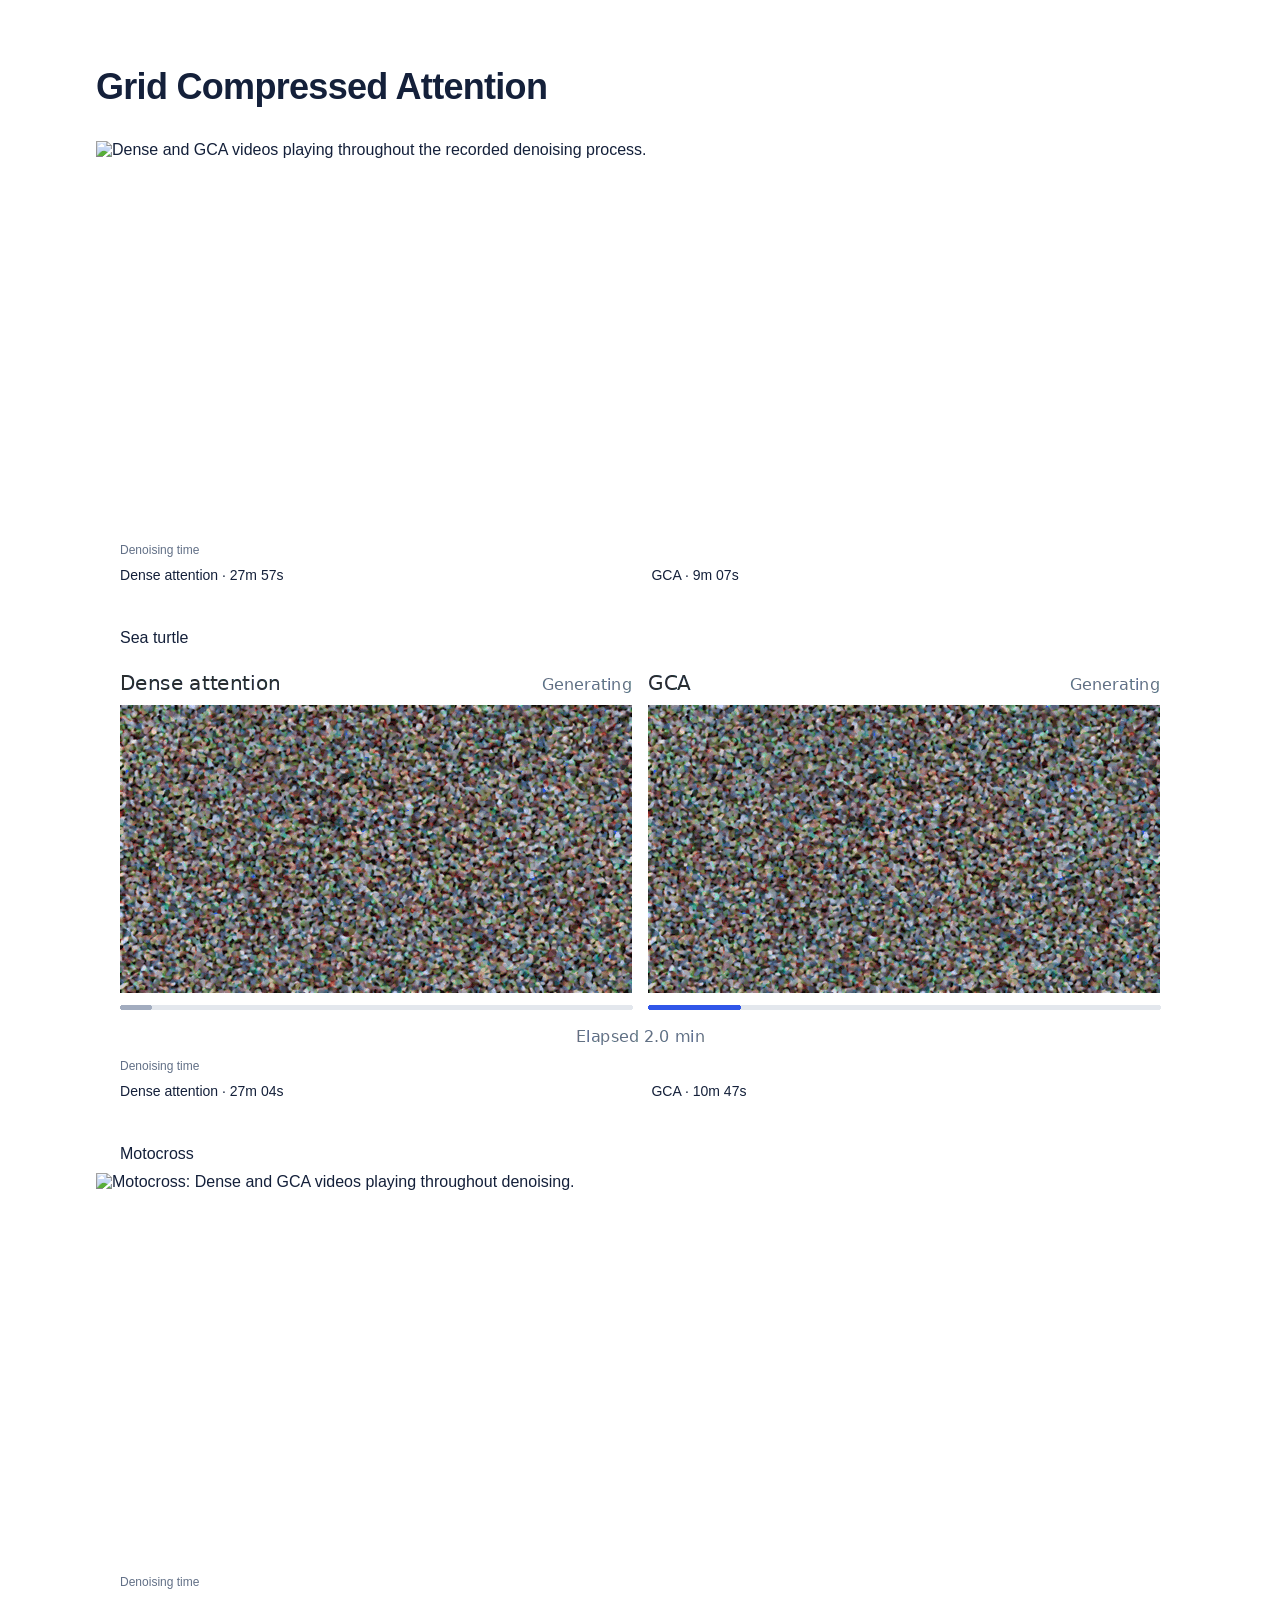
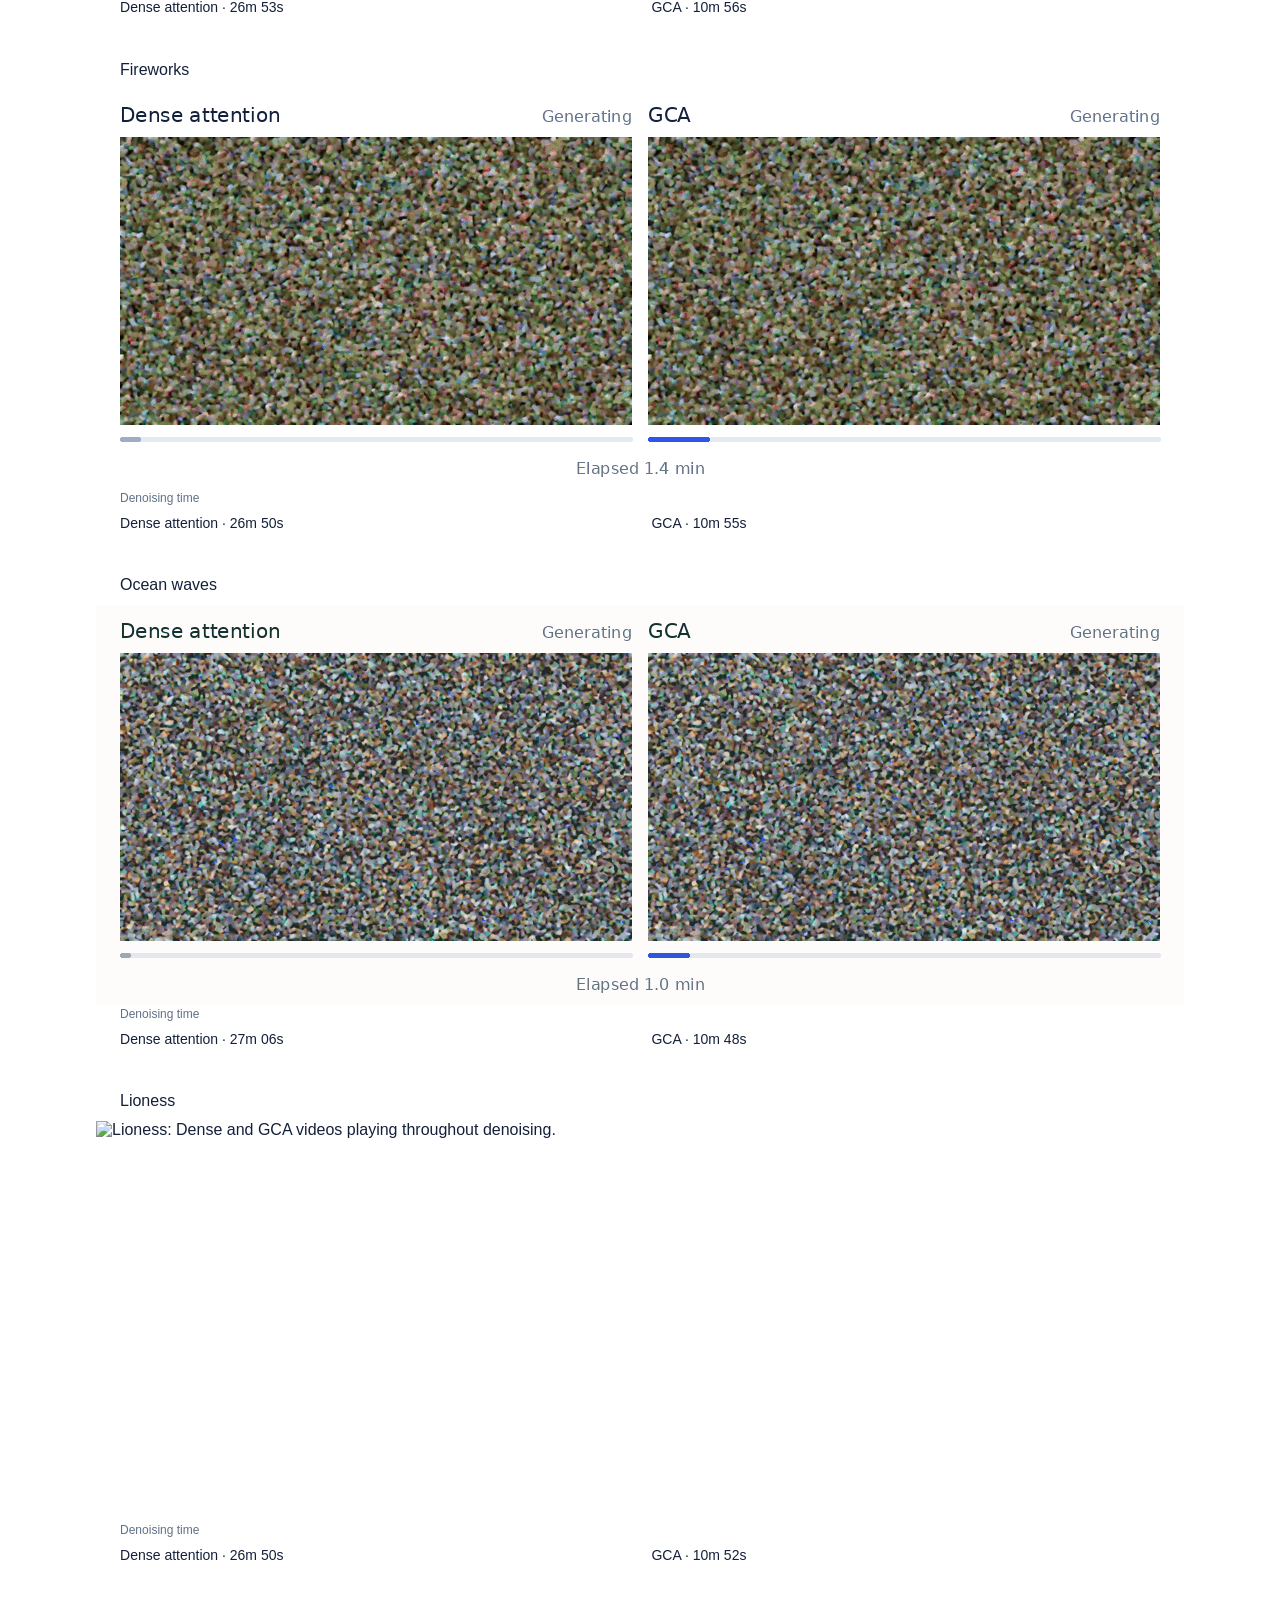
==== gca-demo/index.html @ b39139e1 "Publish GCA demo at a standalone path without homepage links" ====
<!doctype html>
<html lang="en">
<head>
  <meta charset="utf-8">
  <meta name="viewport" content="width=device-width, initial-scale=1">
  <title>Grid Compressed Attention</title>
  <meta name="description" content="Dense and GCA denoising comparison.">
  <link rel="icon" type="image/svg+xml" href="data:image/svg+xml,%3Csvg xmlns='http://www.w3.org/2000/svg' viewBox='0 0 32 32'%3E%3Crect width='32' height='32' rx='7' fill='%23244ce8'/%3E%3Cpath d='M7 8h7v7H7zm11 0h7v7h-7zM7 19h7v7H7z' fill='white'/%3E%3Crect x='18' y='19' width='7' height='7' rx='3.5' fill='%2396e6fa'/%3E%3C/svg%3E">
  <link rel="stylesheet" href="style.css">
</head>
<body>
  <main>
    <h1>Grid Compressed Attention</h1>
    <picture>
      <source media="(prefers-reduced-motion: reduce)" srcset="media/denoising-full-poster.png">
      <img id="denoising-animation" src="media/denoising-full.gif" alt="Dense and GCA videos playing throughout the recorded denoising process." width="1088" height="400">
    </picture>
    <div id="tokyo-timings"></div>
    <section id="comparisons" aria-label="Dense and GCA comparisons"></section>
  </main>
  <script src="comparisons.js"></script>
</body>
</html>
---- gca-demo/style.css ----
* { box-sizing: border-box; }
body { margin: 0; background: #fff; color: #14203a; font-family: "Segoe UI", Arial, sans-serif; }
main { width: min(1088px, calc(100% - 48px)); margin: 64px auto; }
h1 { margin: 0 0 32px; font-size: clamp(24px, 3vw, 36px); line-height: 1.25; font-weight: 600; letter-spacing: -0.7px; }
img { display: block; width: 100%; height: auto; }
#comparisons figure { margin: 40px 0 0; }
figcaption { margin: 0 24px 8px; font-size: 16px; line-height: 1.4; }
.timings { display: grid; grid-template-columns: repeat(2, minmax(0, 1fr)); gap: 4px 2.21%; padding: 0 2.21%; font-size: 14px; line-height: 1.6; font-variant-numeric: tabular-nums; }
.timing-label { grid-column: 1 / -1; font-size: 12px; color: #627087; }
@media (max-width: 600px) {
  main { width: calc(100% - 24px); margin: 32px auto; }
  h1 { margin-bottom: 24px; letter-spacing: -0.4px; }
  #comparisons figure { margin-top: 24px; }
  .timings { font-size: 12px; }
}
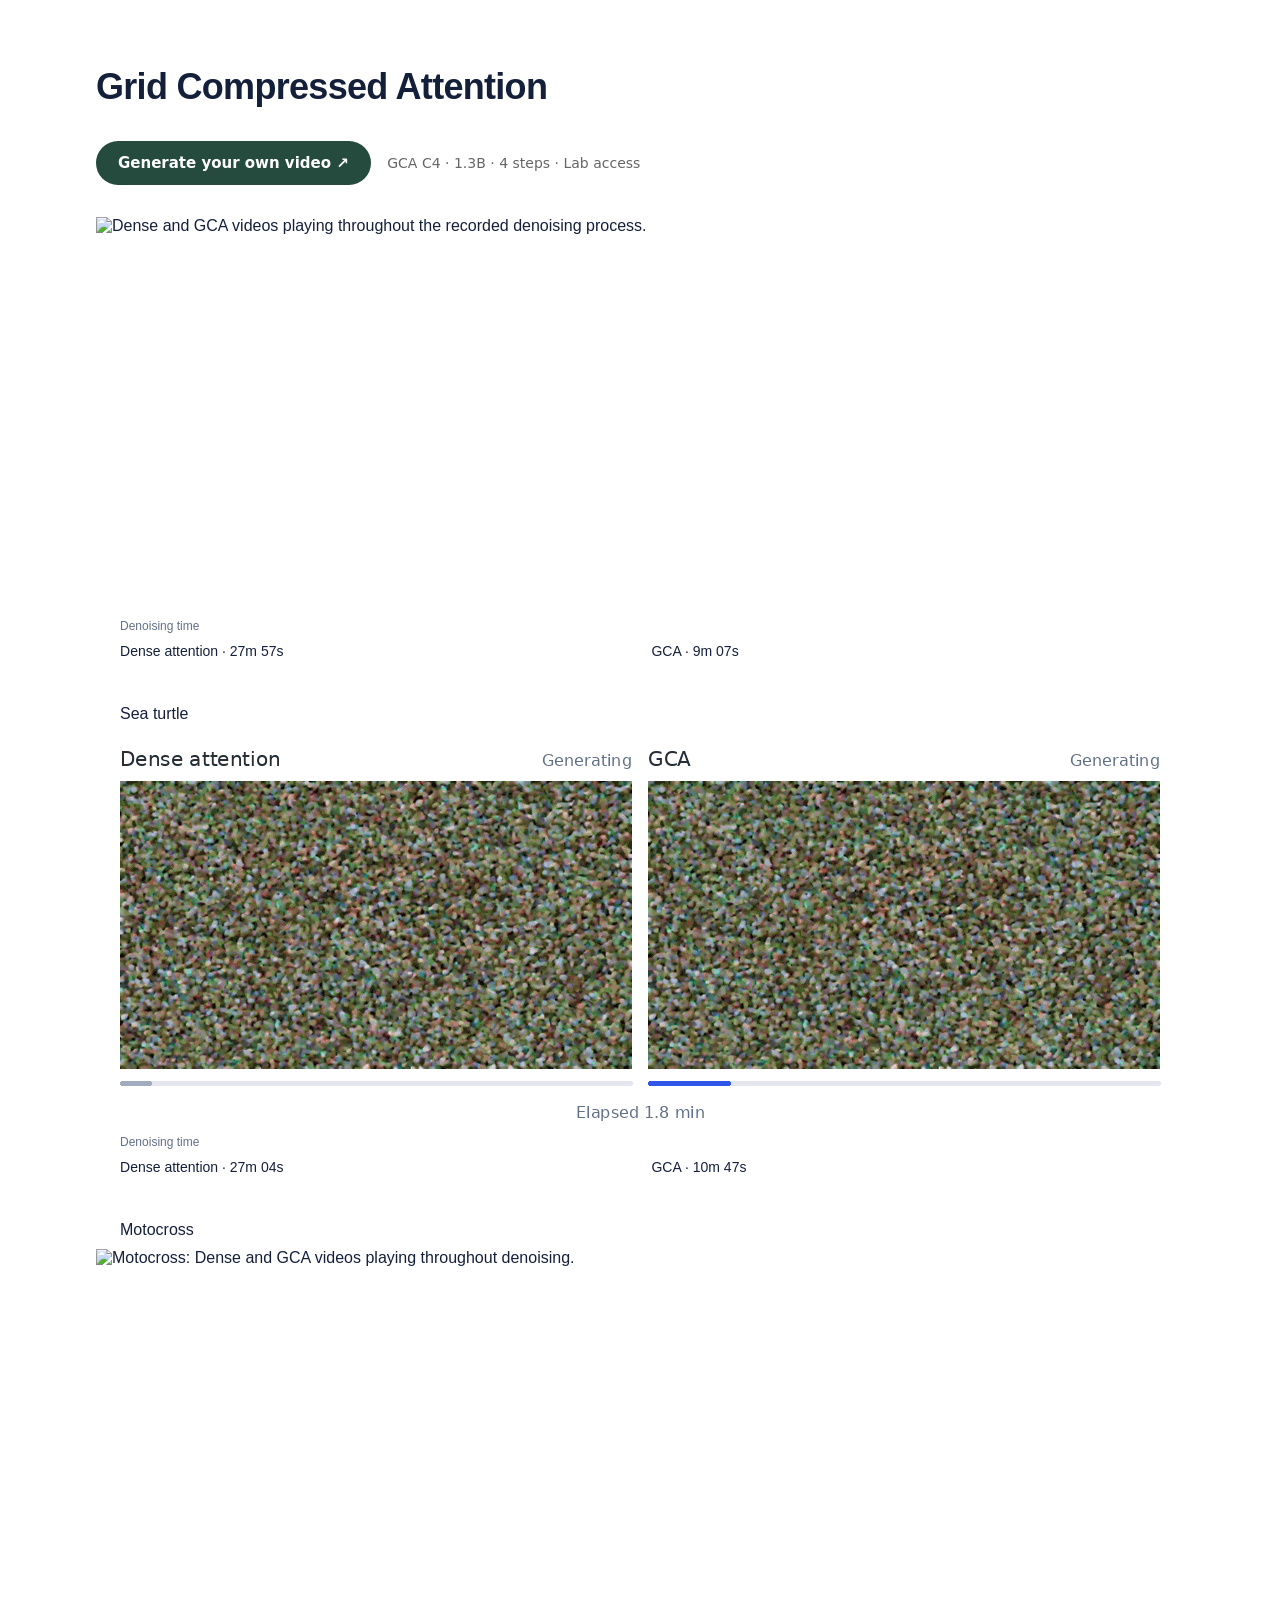
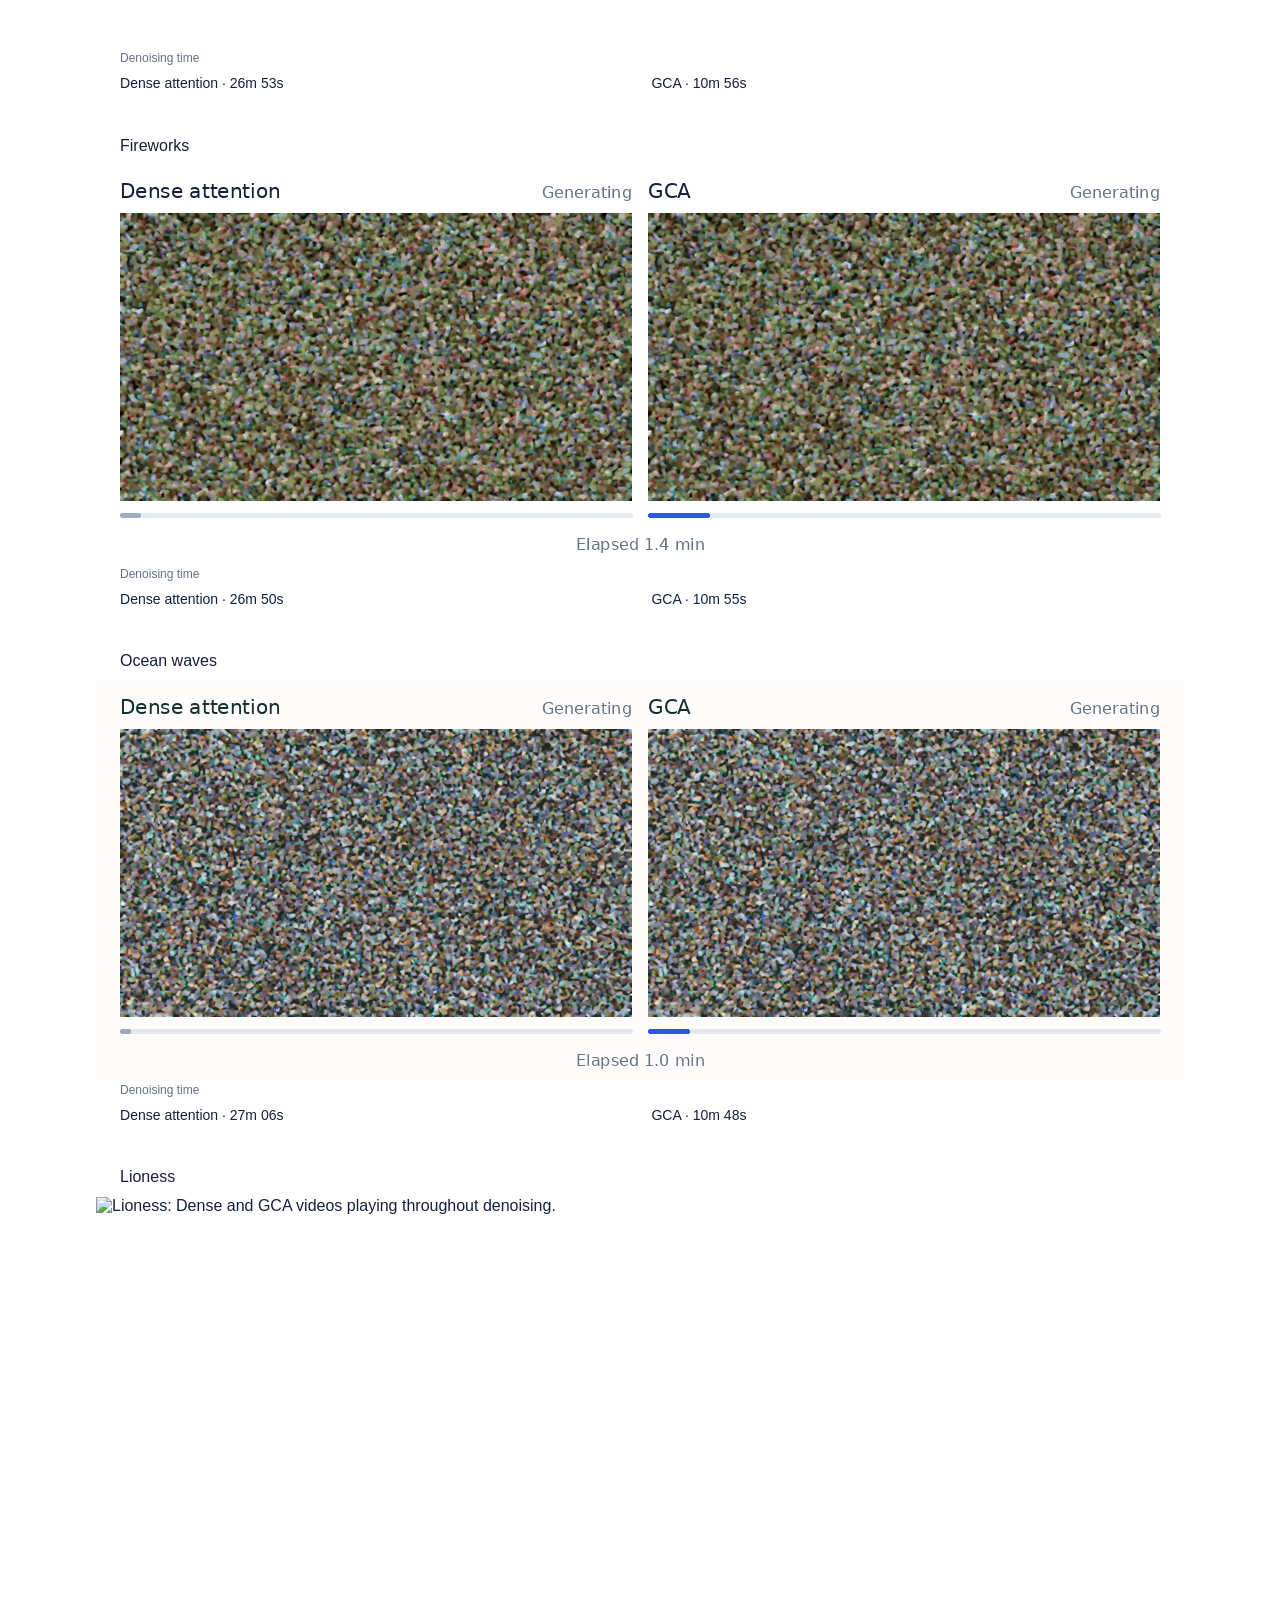
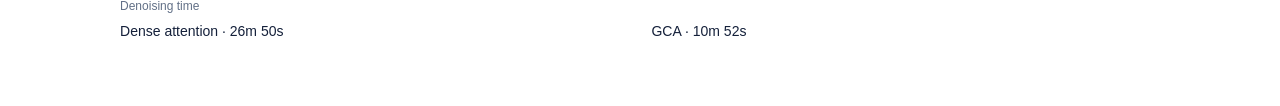
==== commit e1ee4f43: "Add live GCA video generation studio" ====
--- a/gca-demo/index.html
+++ b/gca-demo/index.html
@@ -11,6 +11,7 @@
 <body>
   <main>
     <h1>Grid Compressed Attention</h1>
+    <p style="margin:20px 0 32px"><a href="live.html" style="display:inline-block;padding:13px 22px;border-radius:999px;background:#244b3e;color:white;text-decoration:none;font:600 15px system-ui">Generate your own video ↗</a> <span style="display:inline-block;margin:8px 12px;font:14px system-ui;color:#666">GCA C4 · 1.3B · 4 steps · Lab access</span></p>
     <picture>
       <source media="(prefers-reduced-motion: reduce)" srcset="media/denoising-full-poster.png">
       <img id="denoising-animation" src="media/denoising-full.gif" alt="Dense and GCA videos playing throughout the recorded denoising process." width="1088" height="400">
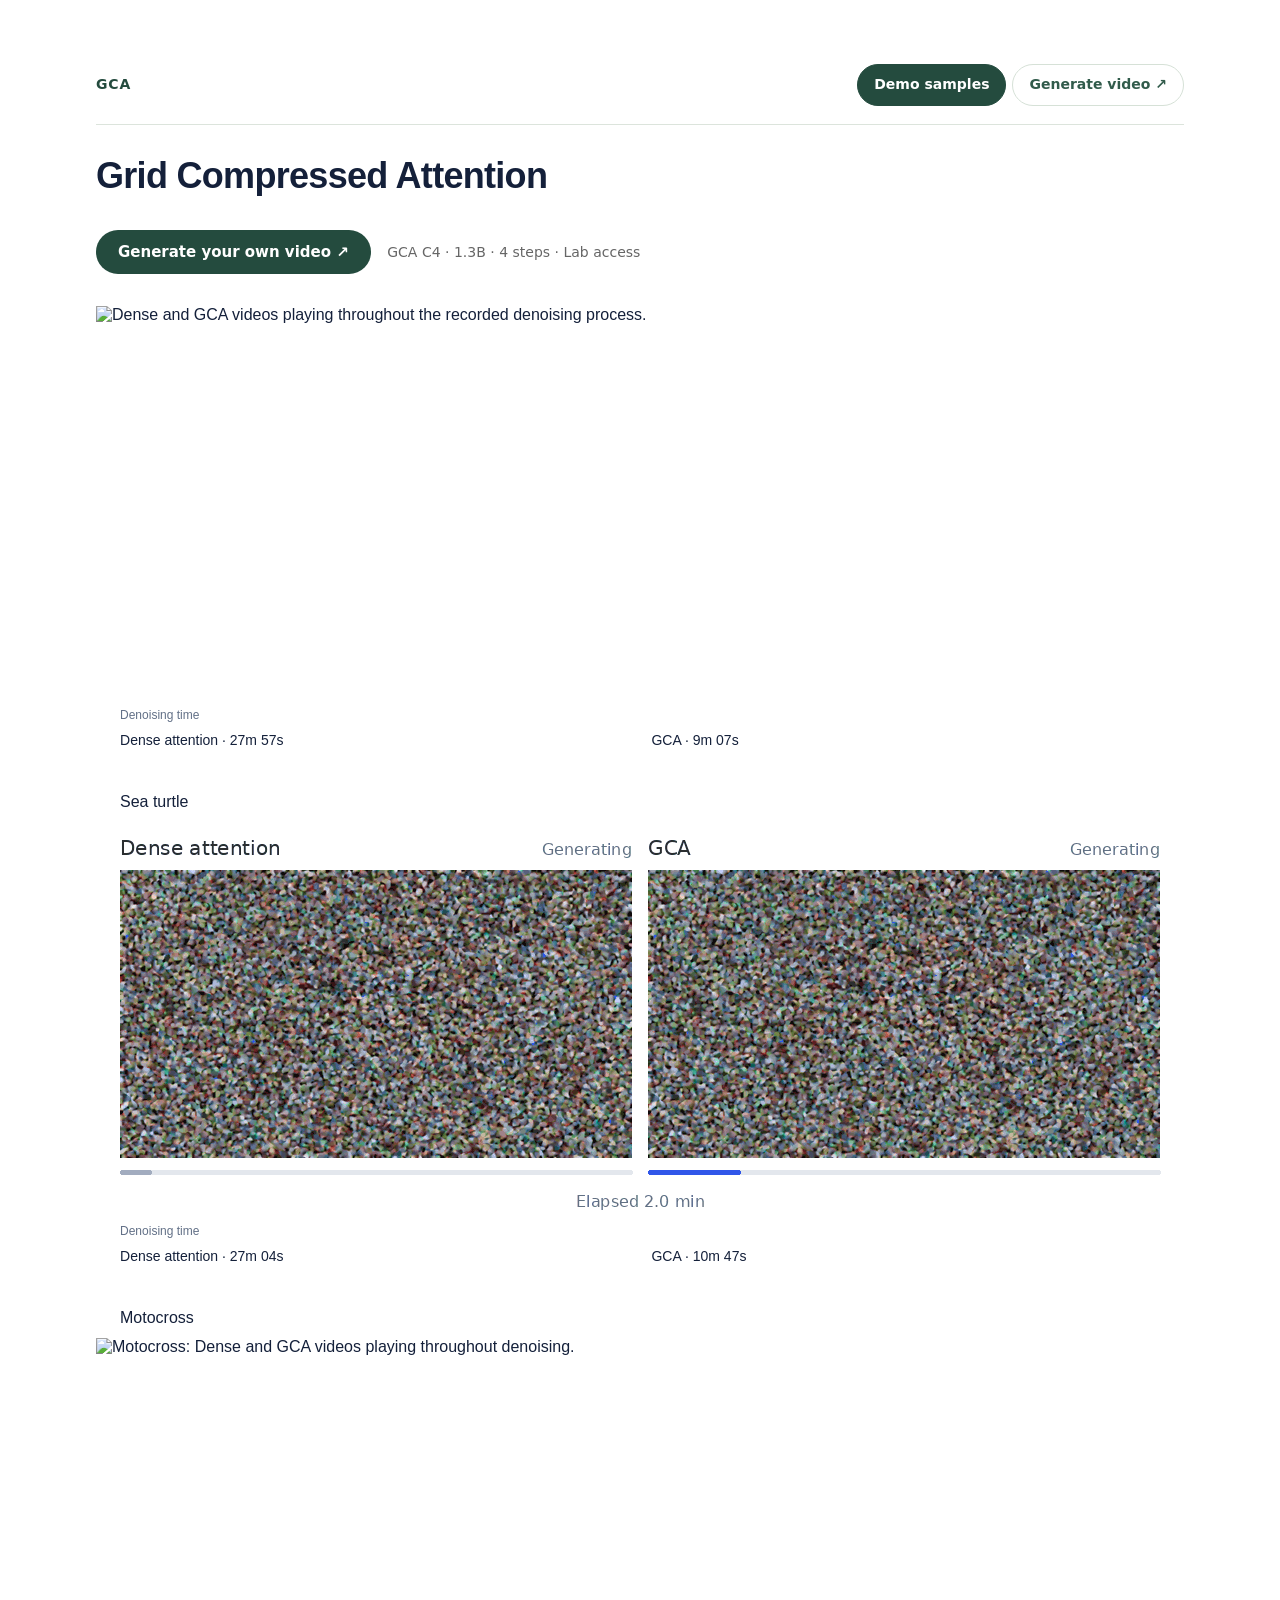
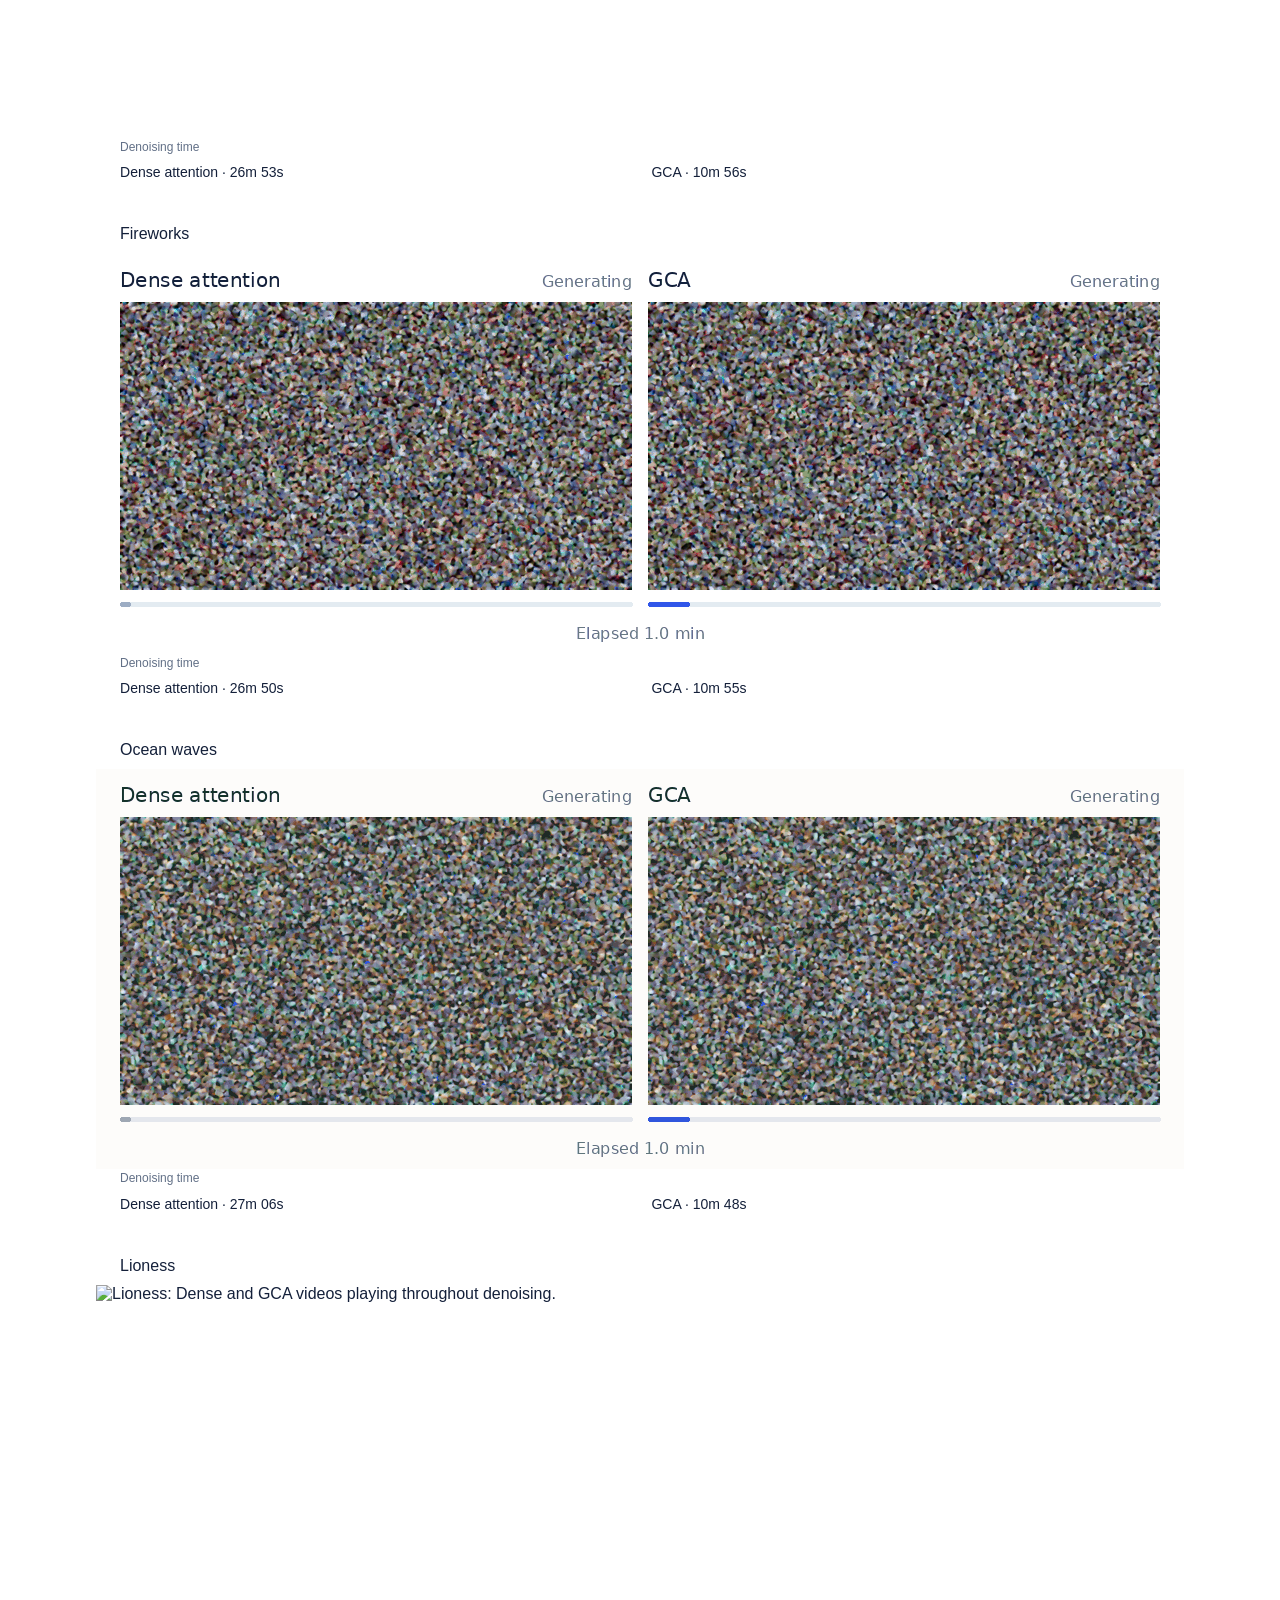
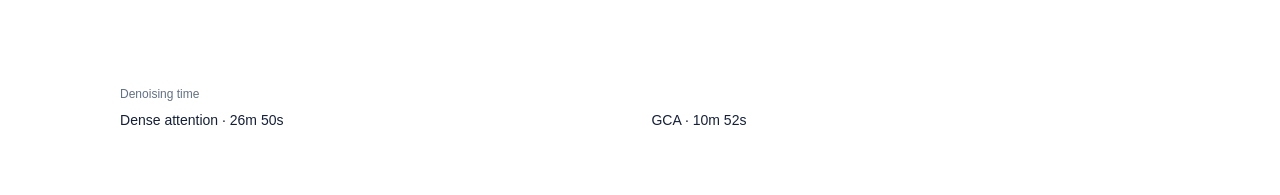
==== commit 476220ef: "Add clear navigation between GCA samples and video generation" ====
--- a/gca-demo/index.html
+++ b/gca-demo/index.html
@@ -7,9 +7,20 @@
   <meta name="description" content="Dense and GCA denoising comparison.">
   <link rel="icon" type="image/svg+xml" href="data:image/svg+xml,%3Csvg xmlns='http://www.w3.org/2000/svg' viewBox='0 0 32 32'%3E%3Crect width='32' height='32' rx='7' fill='%23244ce8'/%3E%3Cpath d='M7 8h7v7H7zm11 0h7v7h-7zM7 19h7v7H7z' fill='white'/%3E%3Crect x='18' y='19' width='7' height='7' rx='3.5' fill='%2396e6fa'/%3E%3C/svg%3E">
   <link rel="stylesheet" href="style.css">
+<style>
+.gca-site-nav{display:flex;align-items:center;justify-content:space-between;gap:16px;flex-wrap:wrap;margin:0 0 28px;padding:0 0 18px;border-bottom:1px solid #dce4dc;font:600 14px/1.4 system-ui,sans-serif;text-align:left}
+.gca-site-nav .gca-brand{color:#244b3e;text-decoration:none;font-weight:750;letter-spacing:.06em}
+.gca-site-nav .gca-tabs{display:flex;gap:6px;flex-wrap:wrap}
+.gca-site-nav .gca-tabs a{display:block;padding:10px 16px;border:1px solid #d6e1d7;border-radius:999px;color:#315b4b;background:#fff;text-decoration:none;white-space:nowrap}
+.gca-site-nav .gca-tabs a[aria-current="page"]{background:#244b3e;color:#fff;border-color:#244b3e}
+.gca-site-nav .gca-tabs a:hover{background:#e5eee6;color:#244b3e}
+.gca-site-nav a:focus-visible{outline:3px solid #5cab8a;outline-offset:3px}
+@media(max-width:480px){.gca-site-nav{gap:12px}.gca-site-nav .gca-tabs{width:100%}.gca-site-nav .gca-tabs a{padding:9px 13px;font-size:13px}}
+</style>
 </head>
 <body>
   <main>
+    <nav class="gca-site-nav" aria-label="GCA pages"><a class="gca-brand" href="./">GCA</a><div class="gca-tabs"><a href="./" aria-current="page">Demo samples</a><a href="live.html">Generate video ↗</a></div></nav>
     <h1>Grid Compressed Attention</h1>
     <p style="margin:20px 0 32px"><a href="live.html" style="display:inline-block;padding:13px 22px;border-radius:999px;background:#244b3e;color:white;text-decoration:none;font:600 15px system-ui">Generate your own video ↗</a> <span style="display:inline-block;margin:8px 12px;font:14px system-ui;color:#666">GCA C4 · 1.3B · 4 steps · Lab access</span></p>
     <picture>
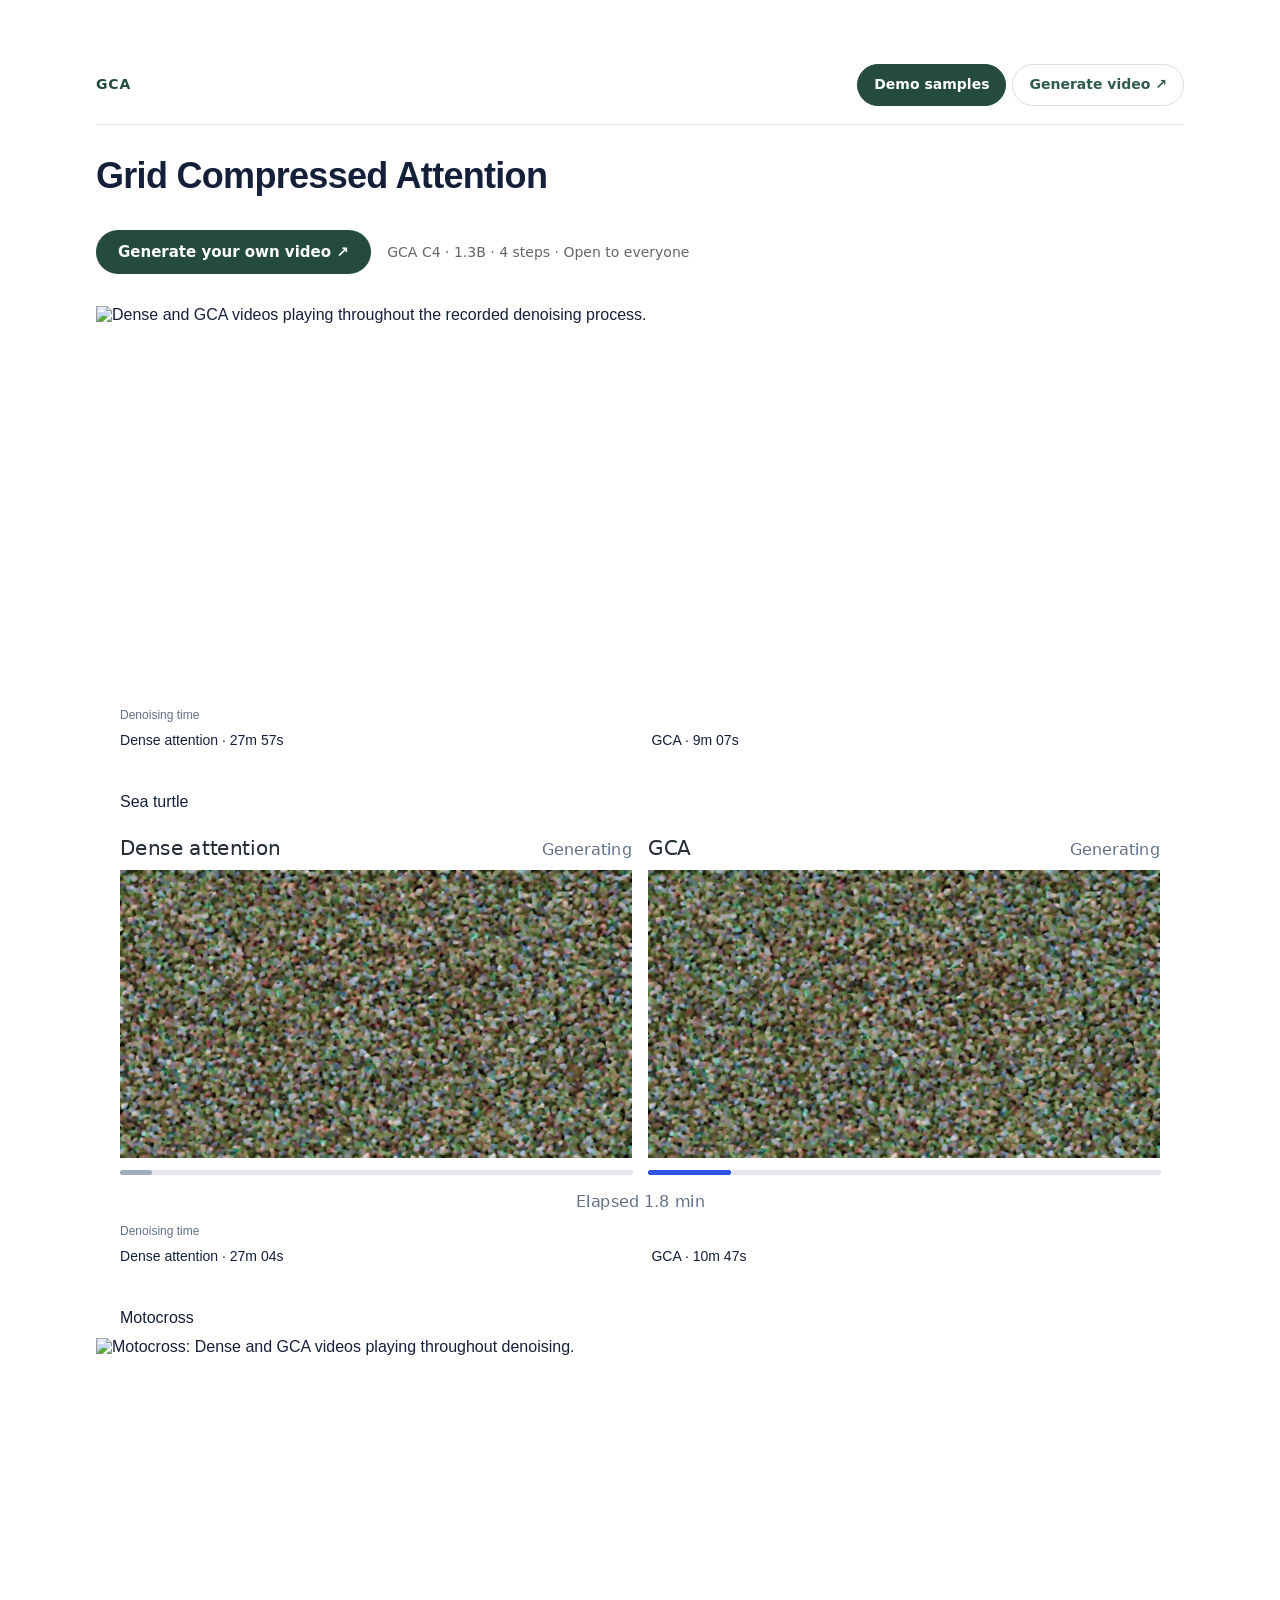
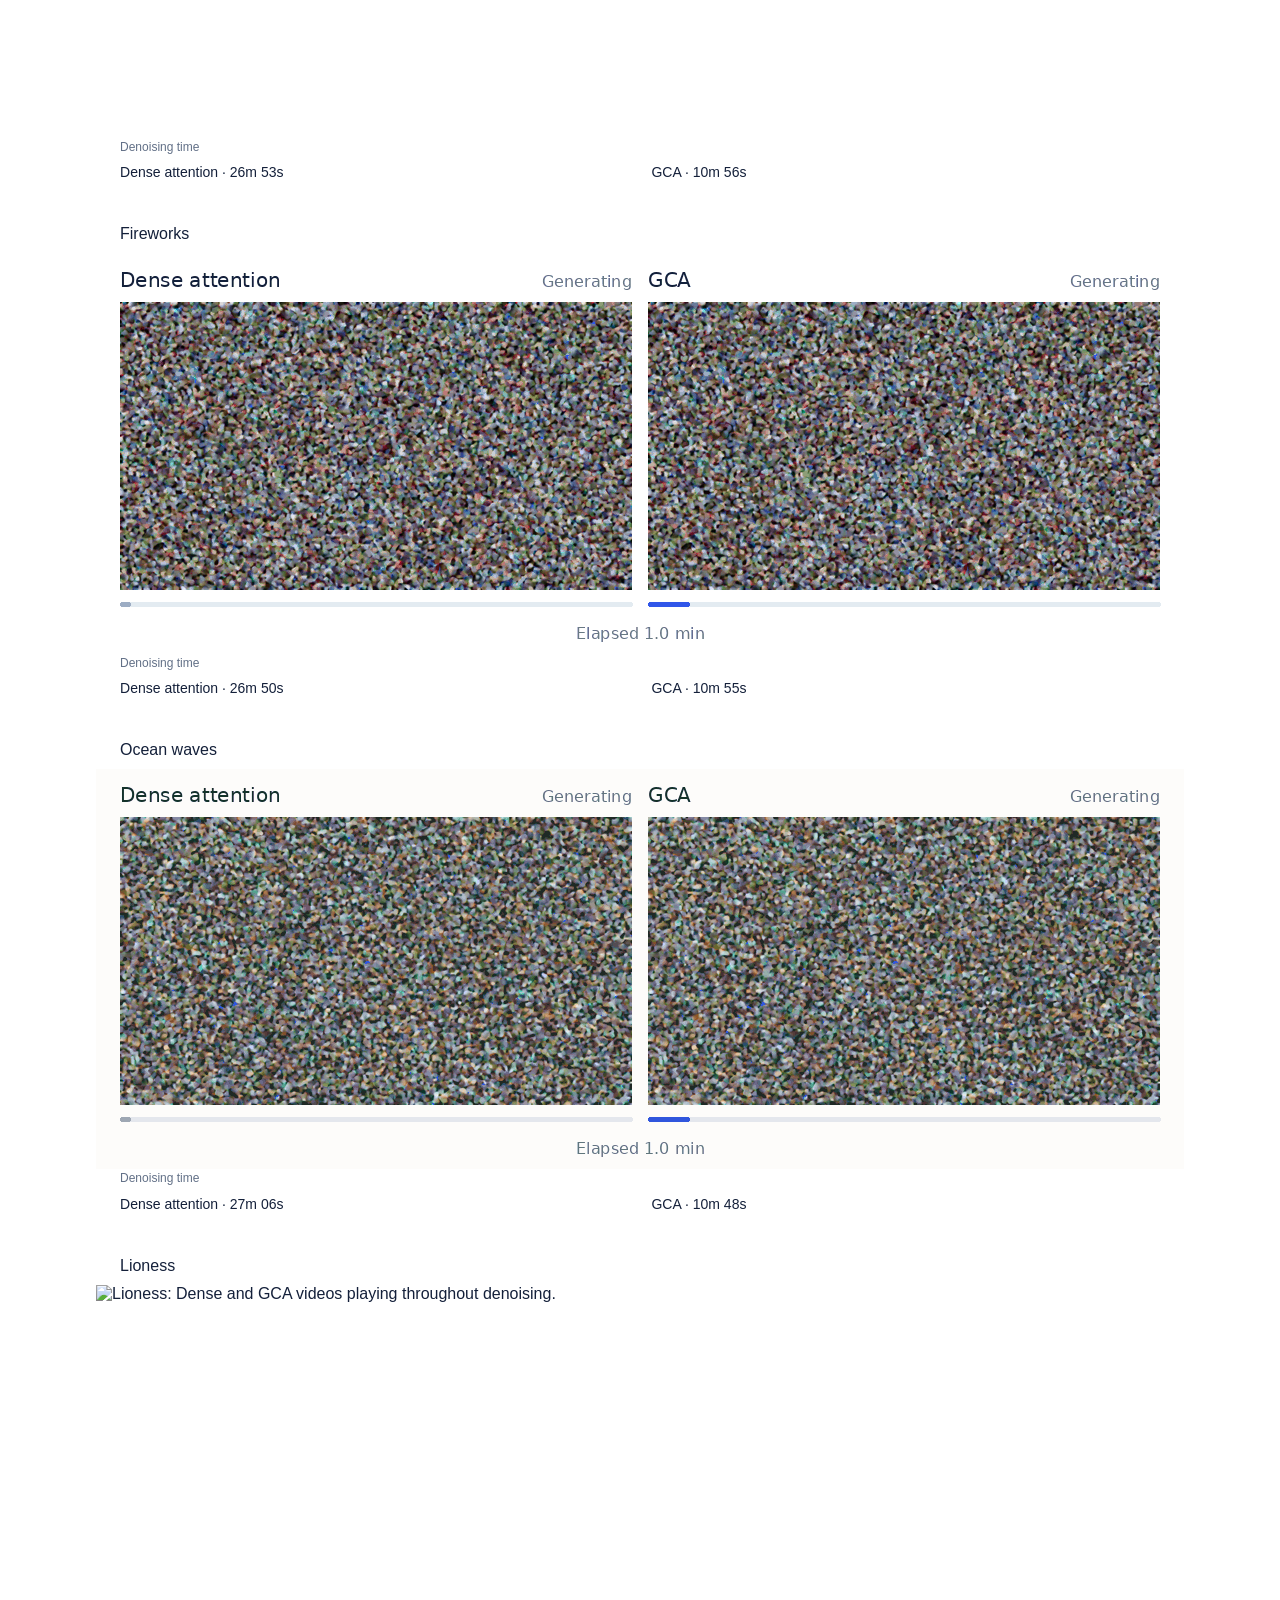
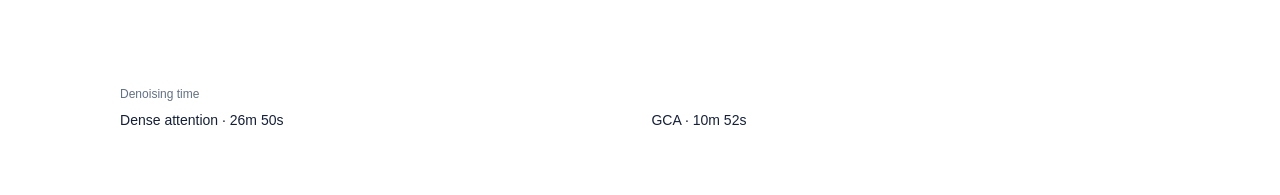
==== commit 6646562e: "Open GCA video generation to everyone without an access code" ====
--- a/gca-demo/index.html
+++ b/gca-demo/index.html
@@ -22,7 +22,7 @@
   <main>
     <nav class="gca-site-nav" aria-label="GCA pages"><a class="gca-brand" href="./">GCA</a><div class="gca-tabs"><a href="./" aria-current="page">Demo samples</a><a href="live.html">Generate video ↗</a></div></nav>
     <h1>Grid Compressed Attention</h1>
-    <p style="margin:20px 0 32px"><a href="live.html" style="display:inline-block;padding:13px 22px;border-radius:999px;background:#244b3e;color:white;text-decoration:none;font:600 15px system-ui">Generate your own video ↗</a> <span style="display:inline-block;margin:8px 12px;font:14px system-ui;color:#666">GCA C4 · 1.3B · 4 steps · Lab access</span></p>
+    <p style="margin:20px 0 32px"><a href="live.html" style="display:inline-block;padding:13px 22px;border-radius:999px;background:#244b3e;color:white;text-decoration:none;font:600 15px system-ui">Generate your own video ↗</a> <span style="display:inline-block;margin:8px 12px;font:14px system-ui;color:#666">GCA C4 · 1.3B · 4 steps · Open to everyone</span></p>
     <picture>
       <source media="(prefers-reduced-motion: reduce)" srcset="media/denoising-full-poster.png">
       <img id="denoising-animation" src="media/denoising-full.gif" alt="Dense and GCA videos playing throughout the recorded denoising process." width="1088" height="400">
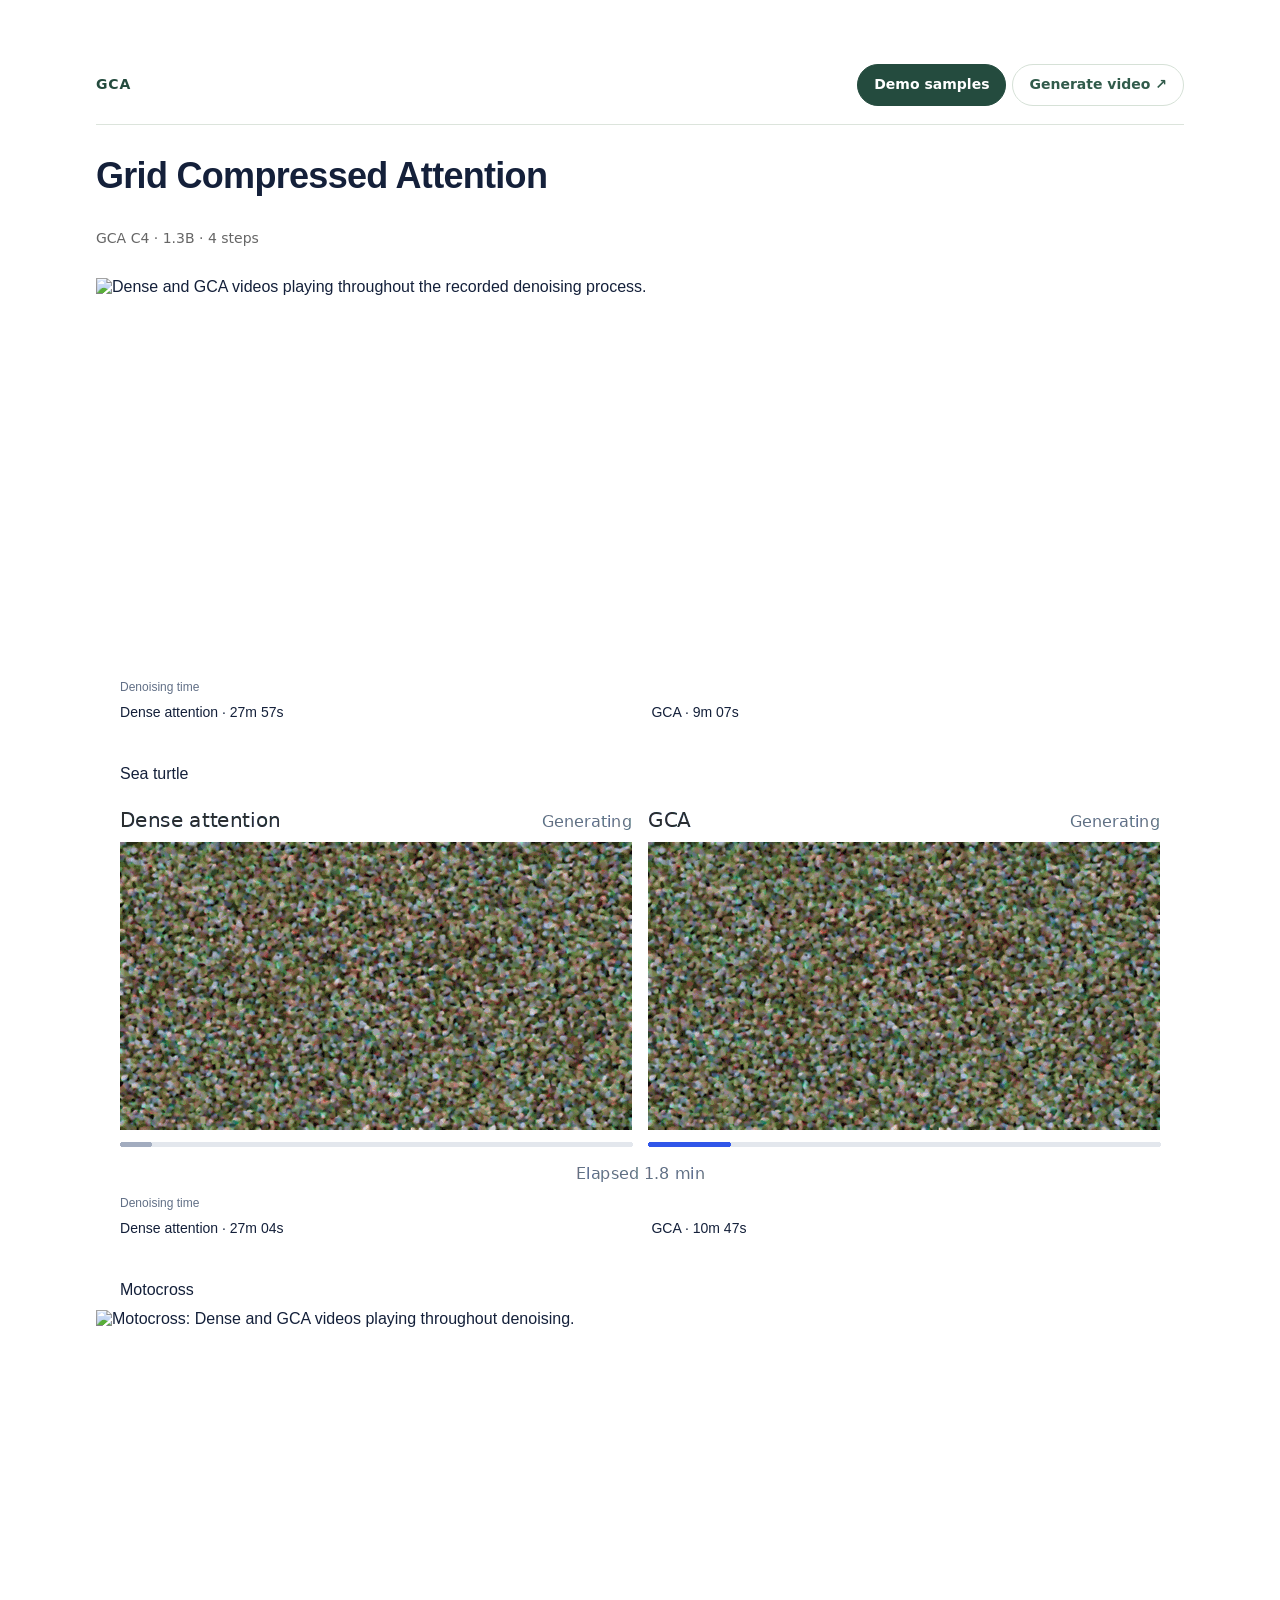
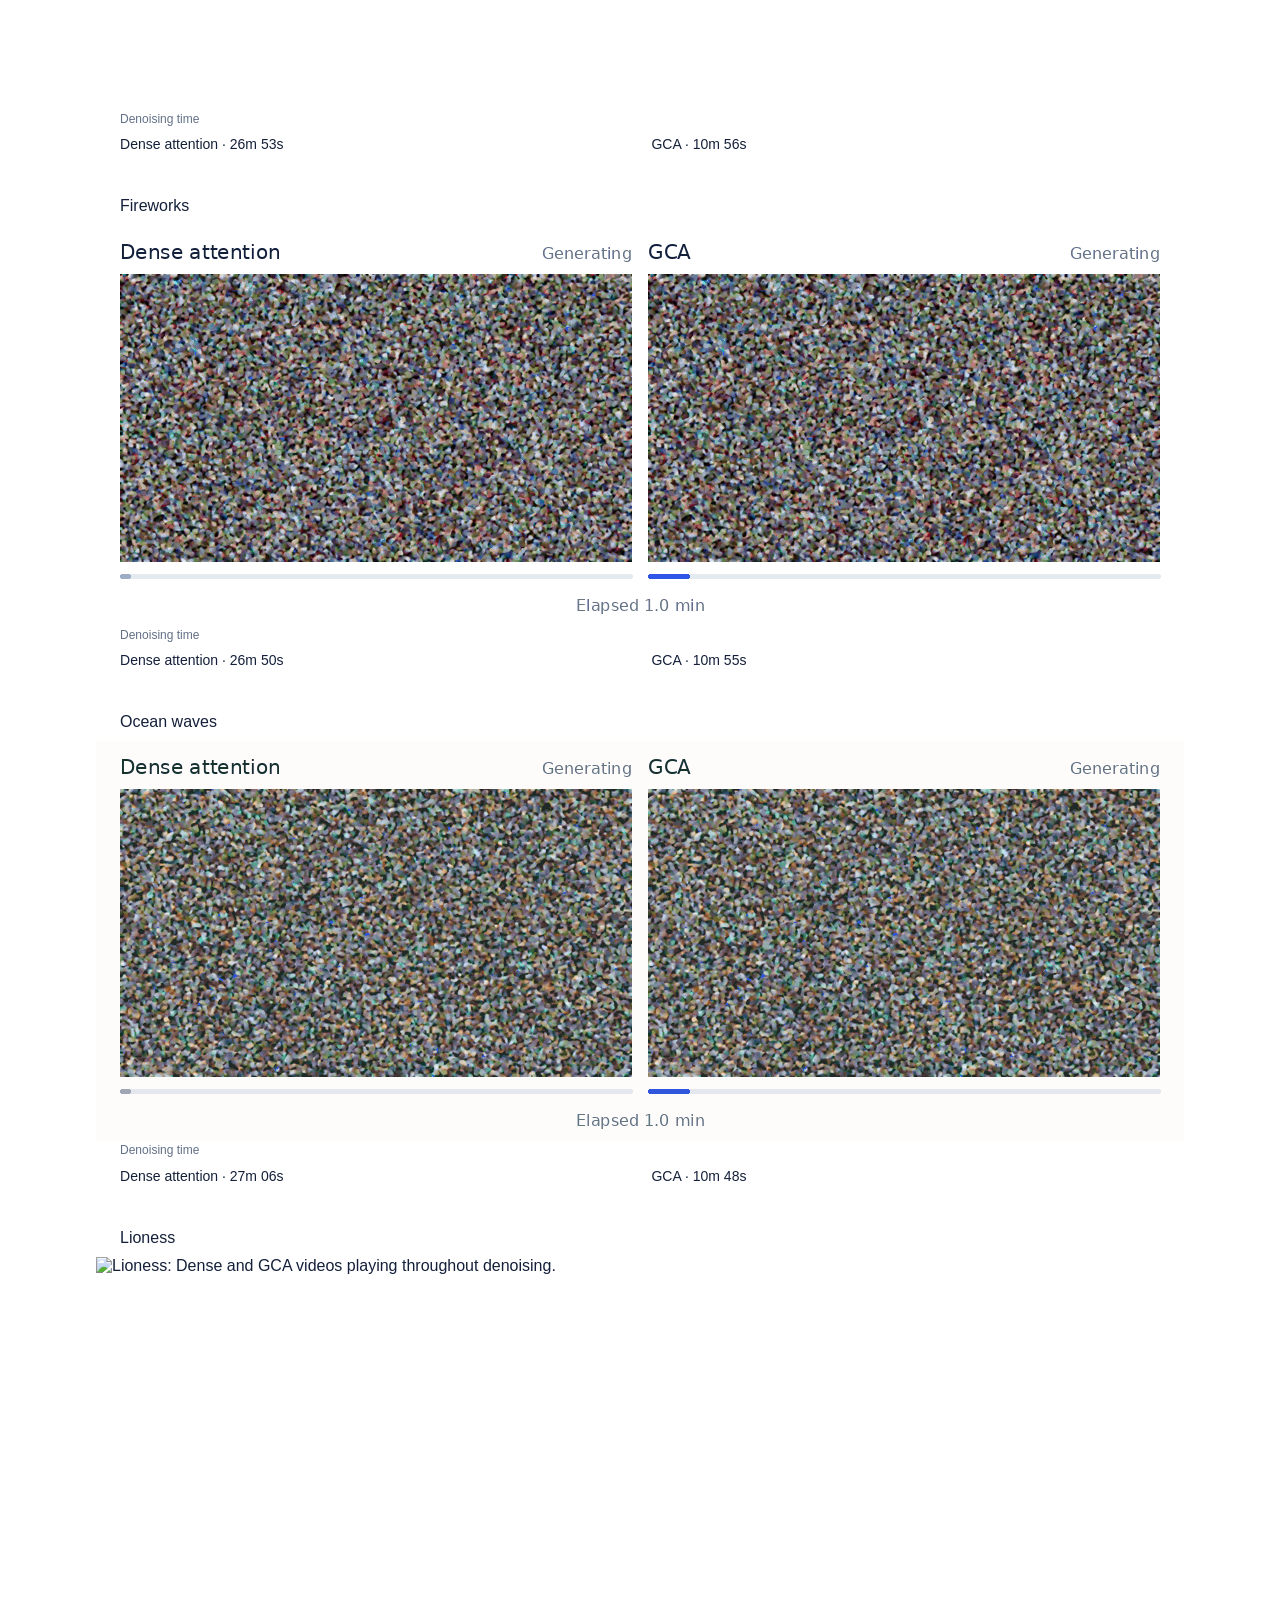
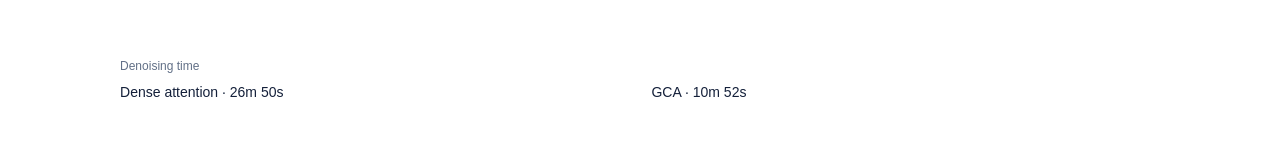
==== commit ace7a580: "Remove homepage video-generation CTA and public-access tagline" ====
--- a/gca-demo/index.html
+++ b/gca-demo/index.html
@@ -22,7 +22,7 @@
   <main>
     <nav class="gca-site-nav" aria-label="GCA pages"><a class="gca-brand" href="./">GCA</a><div class="gca-tabs"><a href="./" aria-current="page">Demo samples</a><a href="live.html">Generate video ↗</a></div></nav>
     <h1>Grid Compressed Attention</h1>
-    <p style="margin:20px 0 32px"><a href="live.html" style="display:inline-block;padding:13px 22px;border-radius:999px;background:#244b3e;color:white;text-decoration:none;font:600 15px system-ui">Generate your own video ↗</a> <span style="display:inline-block;margin:8px 12px;font:14px system-ui;color:#666">GCA C4 · 1.3B · 4 steps · Open to everyone</span></p>
+    <p style="margin:20px 0 32px;font:14px system-ui;color:#666">GCA C4 · 1.3B · 4 steps</p>
     <picture>
       <source media="(prefers-reduced-motion: reduce)" srcset="media/denoising-full-poster.png">
       <img id="denoising-animation" src="media/denoising-full.gif" alt="Dense and GCA videos playing throughout the recorded denoising process." width="1088" height="400">
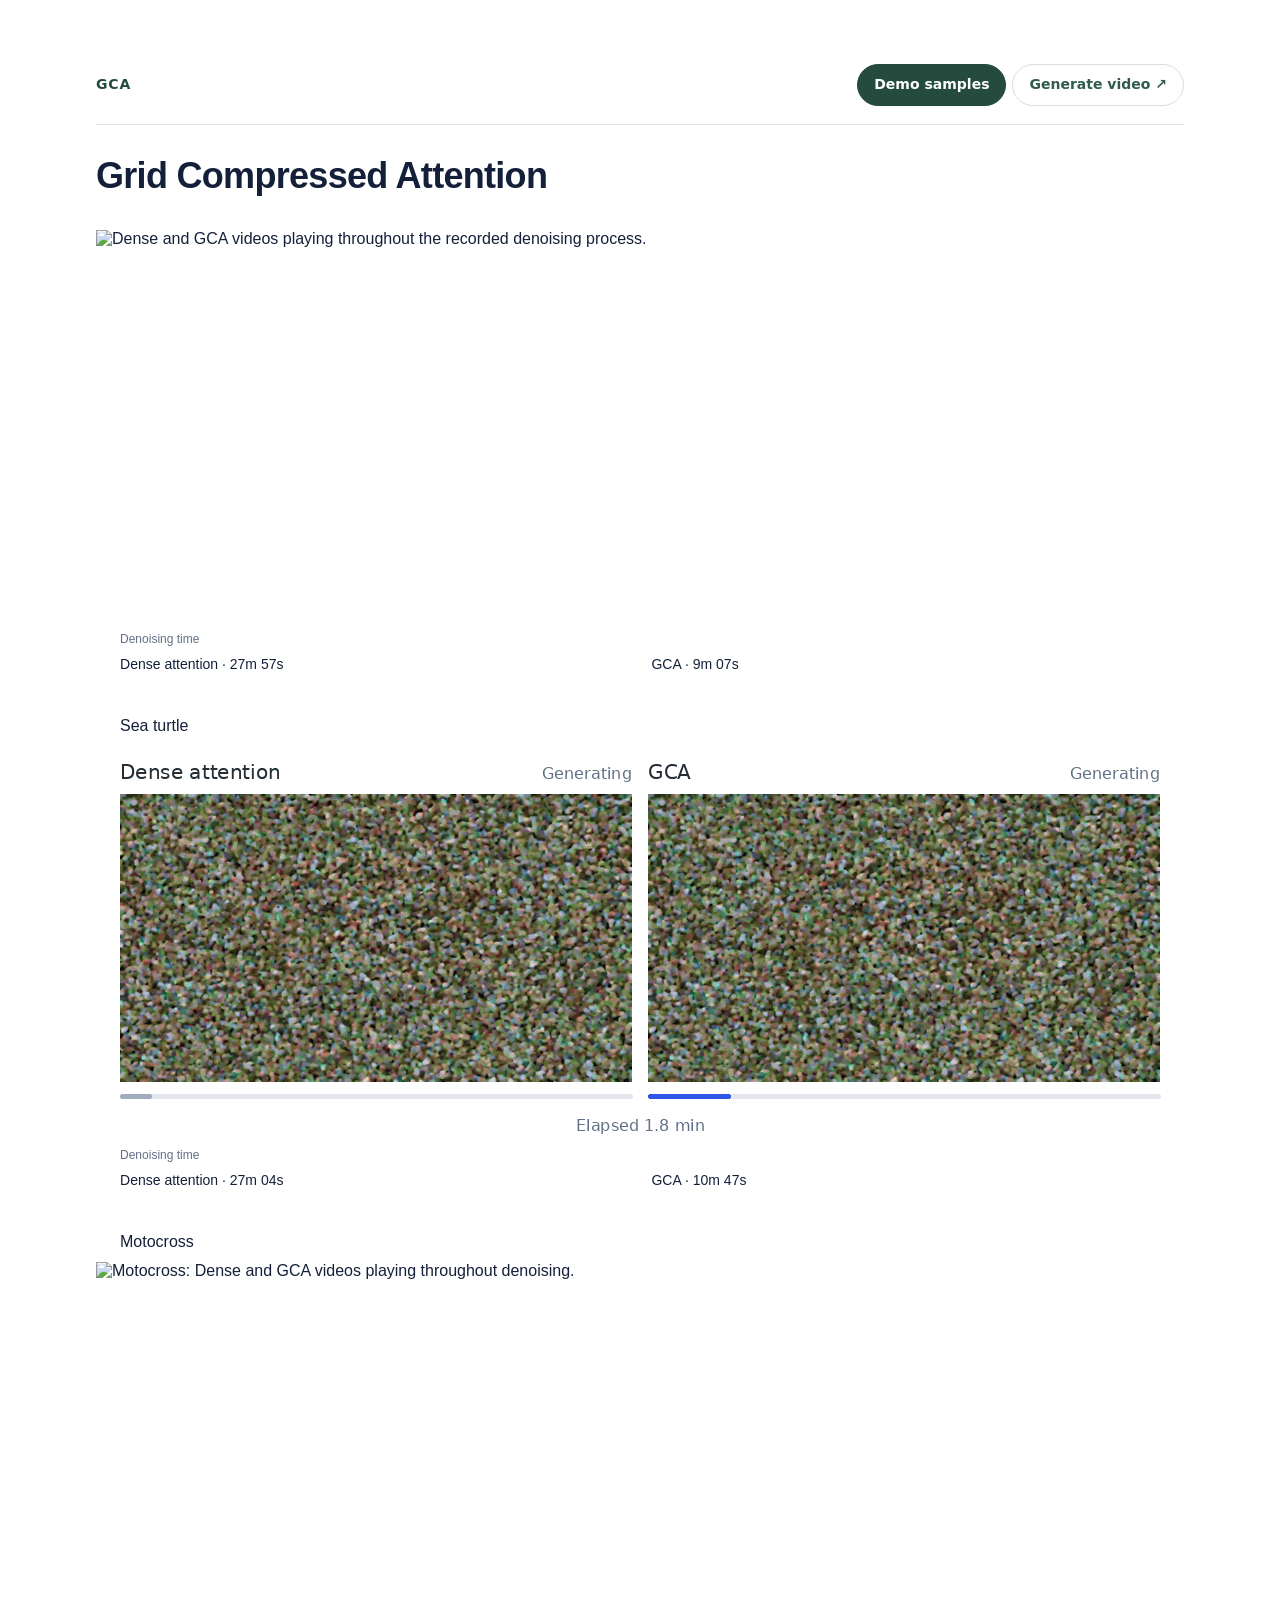
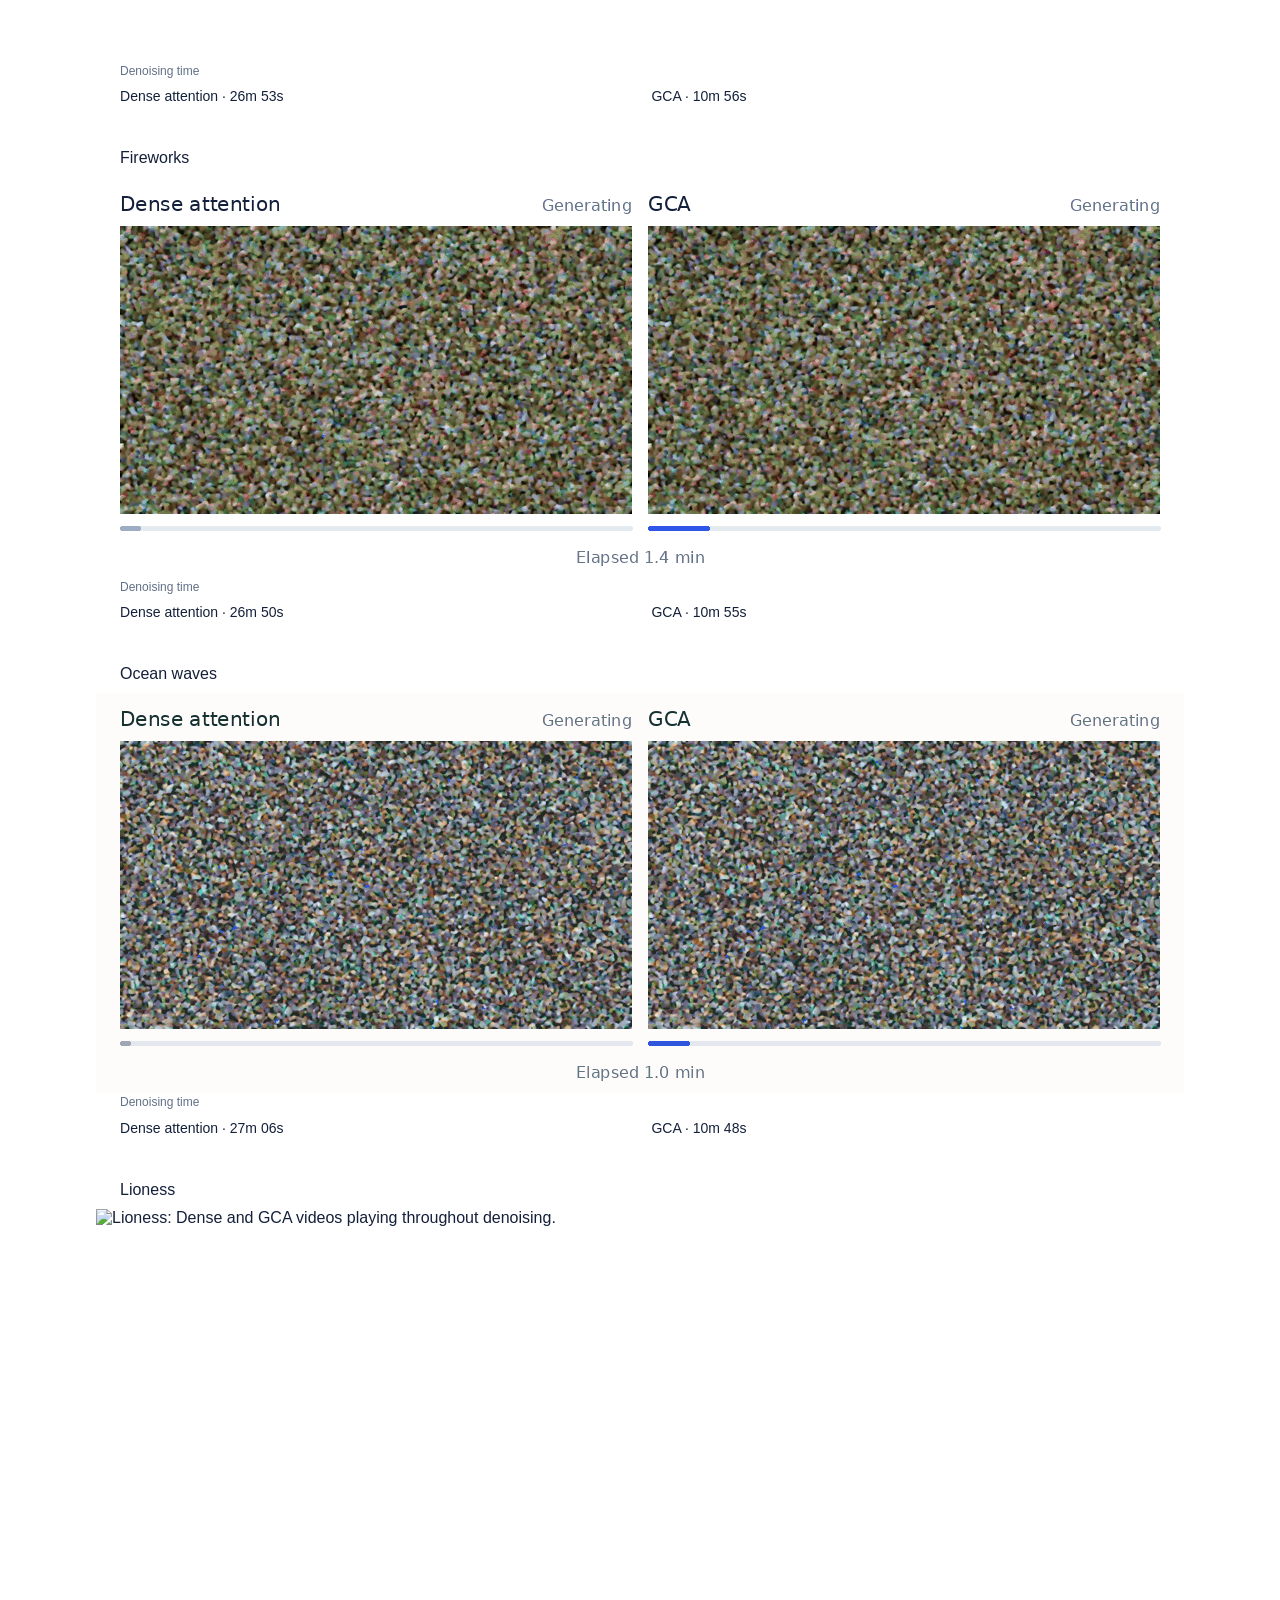
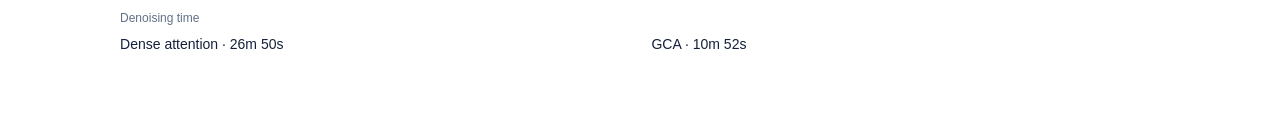
==== commit 44e37f03: "Remove remaining homepage model tagline" ====
--- a/gca-demo/index.html
+++ b/gca-demo/index.html
@@ -22,7 +22,6 @@
   <main>
     <nav class="gca-site-nav" aria-label="GCA pages"><a class="gca-brand" href="./">GCA</a><div class="gca-tabs"><a href="./" aria-current="page">Demo samples</a><a href="live.html">Generate video ↗</a></div></nav>
     <h1>Grid Compressed Attention</h1>
-    <p style="margin:20px 0 32px;font:14px system-ui;color:#666">GCA C4 · 1.3B · 4 steps</p>
     <picture>
       <source media="(prefers-reduced-motion: reduce)" srcset="media/denoising-full-poster.png">
       <img id="denoising-animation" src="media/denoising-full.gif" alt="Dense and GCA videos playing throughout the recorded denoising process." width="1088" height="400">
